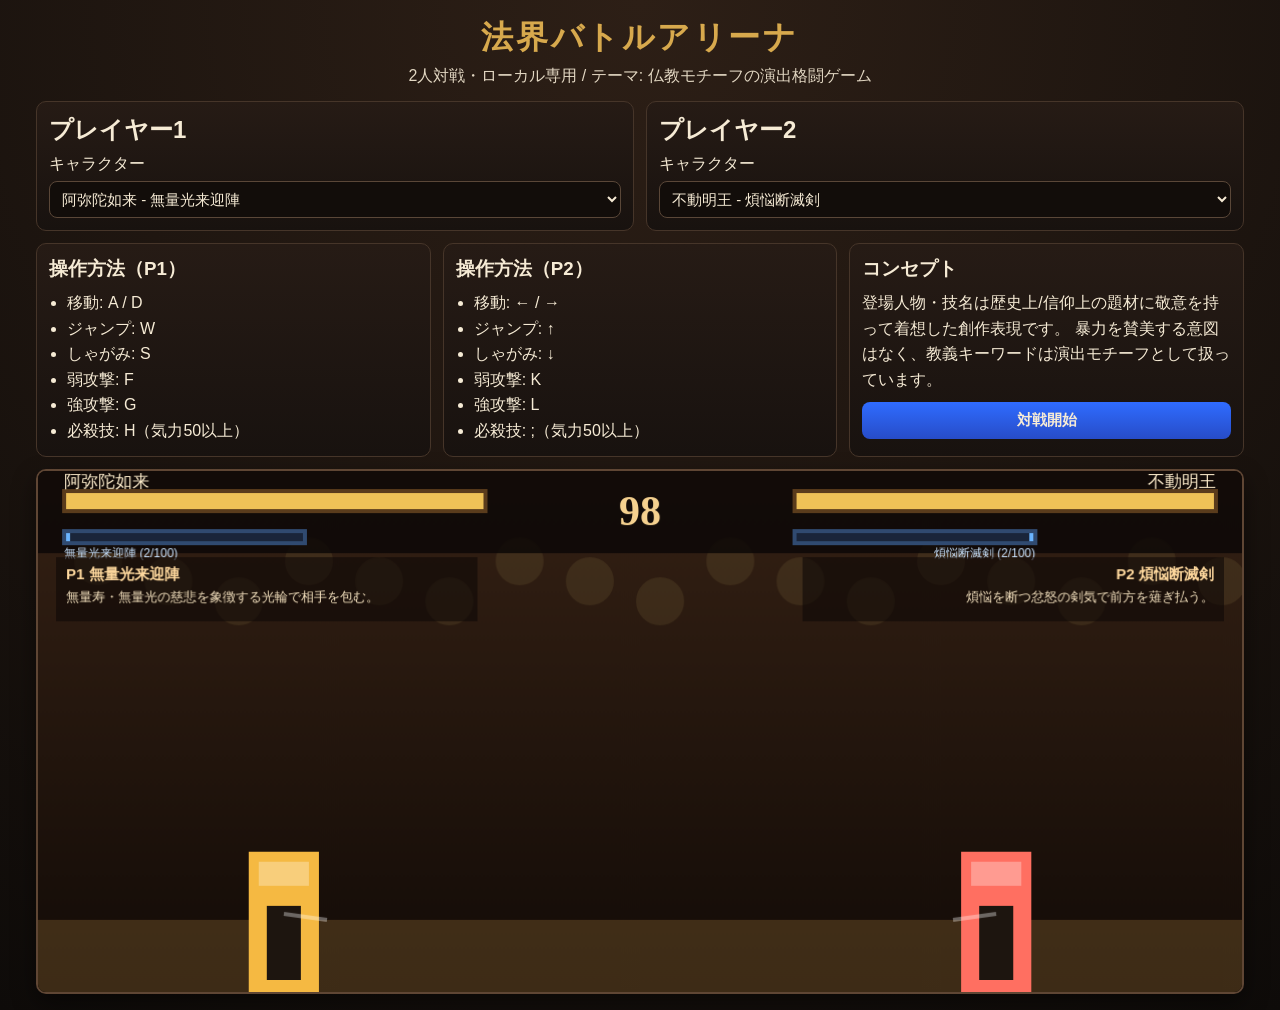
==== index.html @ 519edd53 "Add playable 2-player Buddhist-themed fighting game prototype" ====
<!doctype html>
<html lang="ja">
  <head>
    <meta charset="UTF-8" />
    <meta name="viewport" content="width=device-width, initial-scale=1.0" />
    <title>法界バトルアリーナ</title>
    <link rel="stylesheet" href="style.css" />
  </head>
  <body>
    <main class="layout">
      <header>
        <h1>法界バトルアリーナ</h1>
        <p class="sub">2人対戦・ローカル専用 / テーマ: 仏教モチーフの演出格闘ゲーム</p>
      </header>

      <section class="select-row">
        <div class="player-select">
          <h2>プレイヤー1</h2>
          <label for="p1-character">キャラクター</label>
          <select id="p1-character"></select>
        </div>
        <div class="player-select">
          <h2>プレイヤー2</h2>
          <label for="p2-character">キャラクター</label>
          <select id="p2-character"></select>
        </div>
      </section>

      <section class="info-grid">
        <article class="panel">
          <h3>操作方法（P1）</h3>
          <ul>
            <li>移動: A / D</li>
            <li>ジャンプ: W</li>
            <li>しゃがみ: S</li>
            <li>弱攻撃: F</li>
            <li>強攻撃: G</li>
            <li>必殺技: H（気力50以上）</li>
          </ul>
        </article>

        <article class="panel">
          <h3>操作方法（P2）</h3>
          <ul>
            <li>移動: ← / →</li>
            <li>ジャンプ: ↑</li>
            <li>しゃがみ: ↓</li>
            <li>弱攻撃: K</li>
            <li>強攻撃: L</li>
            <li>必殺技: ;（気力50以上）</li>
          </ul>
        </article>

        <article class="panel note">
          <h3>コンセプト</h3>
          <p>
            登場人物・技名は歴史上/信仰上の題材に敬意を持って着想した創作表現です。
            暴力を賛美する意図はなく、教義キーワードは演出モチーフとして扱っています。
          </p>
          <button id="start-btn">対戦開始</button>
        </article>
      </section>

      <section class="arena-wrap">
        <canvas id="arena" width="1200" height="520"></canvas>
      </section>
    </main>

    <script src="game.js"></script>
  </body>
</html>
---- style.css ----
:root {
  --bg: #0e0b09;
  --panel: #18120f;
  --gold: #d7a94d;
  --ink: #f6ebd5;
  --accent: #8ec5ff;
  --danger: #ff6f61;
}

* {
  box-sizing: border-box;
}

body {
  margin: 0;
  font-family: "Hiragino Kaku Gothic ProN", "Yu Gothic", sans-serif;
  color: var(--ink);
  background: radial-gradient(circle at top, #2d1f16, var(--bg));
}

.layout {
  max-width: 1240px;
  margin: 0 auto;
  padding: 16px;
}

h1,
h2,
h3,
p {
  margin: 0;
}

header {
  text-align: center;
  margin-bottom: 14px;
}

h1 {
  color: var(--gold);
  letter-spacing: 0.08em;
  font-size: 2rem;
}

.sub {
  margin-top: 6px;
  opacity: 0.9;
}

.select-row,
.info-grid {
  display: grid;
  grid-template-columns: repeat(2, 1fr);
  gap: 12px;
  margin-bottom: 12px;
}

.info-grid {
  grid-template-columns: repeat(3, 1fr);
}

.player-select,
.panel {
  background: linear-gradient(180deg, #261b15, var(--panel));
  border: 1px solid #463529;
  border-radius: 10px;
  padding: 12px;
}

label {
  display: block;
  margin: 8px 0 6px;
}

select,
button {
  width: 100%;
  border-radius: 8px;
  border: 1px solid #5a4738;
  background: #120d0a;
  color: var(--ink);
  padding: 8px;
  font-size: 0.95rem;
}

button {
  margin-top: 10px;
  background: linear-gradient(180deg, #2f6cff, #274cc8);
  border: none;
  cursor: pointer;
  font-weight: 700;
}

button:hover {
  filter: brightness(1.05);
}

.panel ul {
  margin: 8px 0 0;
  padding-left: 18px;
  line-height: 1.6;
}

.note p {
  margin-top: 8px;
  line-height: 1.6;
}

.arena-wrap {
  border: 2px solid #5f4634;
  border-radius: 10px;
  overflow: hidden;
  box-shadow: 0 10px 24px rgba(0, 0, 0, 0.45);
}

#arena {
  width: 100%;
  height: auto;
  display: block;
  background: #1c140f;
}

@media (max-width: 980px) {
  .info-grid,
  .select-row {
    grid-template-columns: 1fr;
  }
}
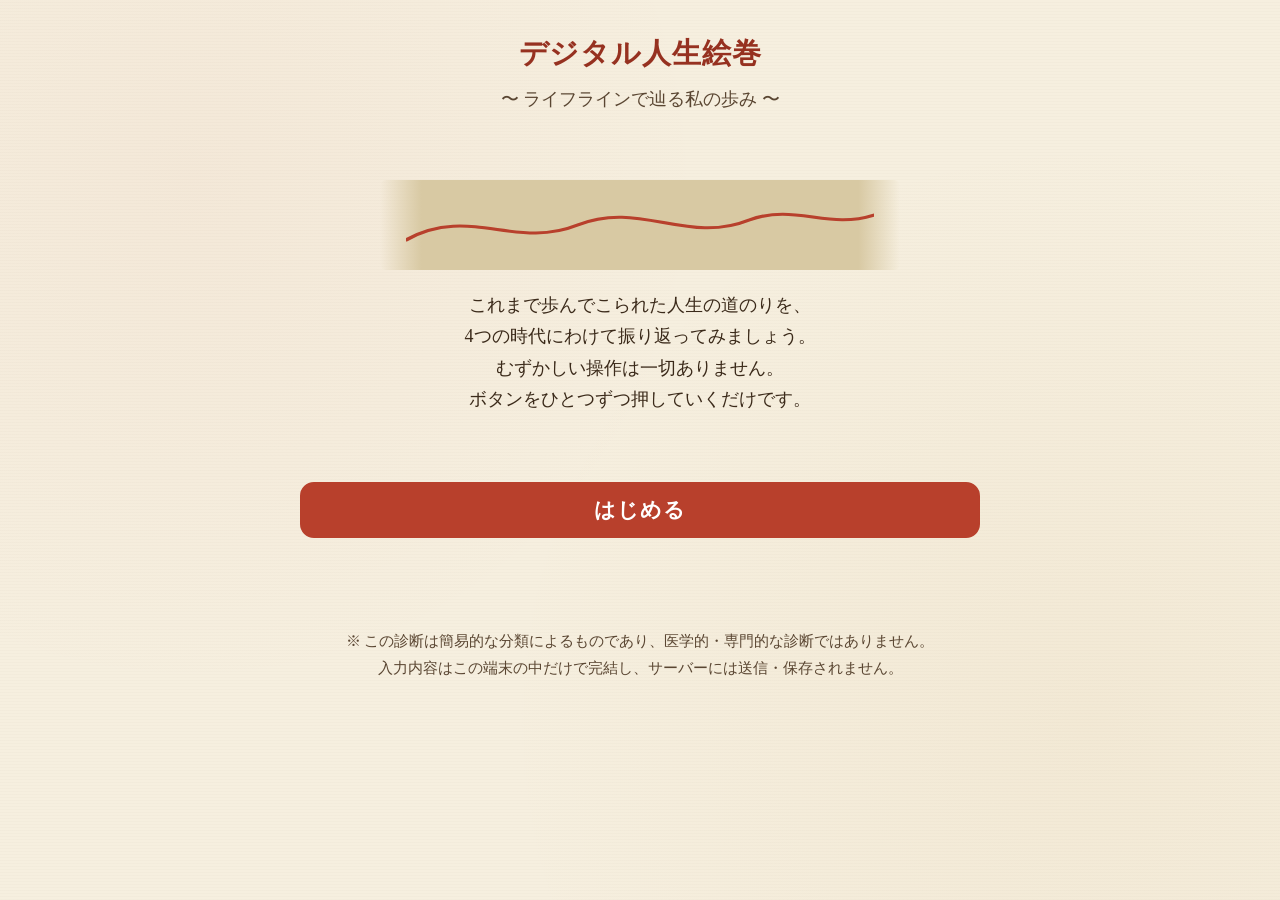
==== commit f2ecd86c: "シニア向けライフライン振り返りアプリ「デジタル人生絵巻」を追加 4つの時代を5段階で選ぶだけの静的Webアプリ。AIを使わず、ライフラインの 形をルールベースで5パターンに分類し、心理学(エリクソン)" ====
--- a/index.html
+++ b/index.html
@@ -1,71 +1,625 @@
-<!doctype html>
+<!DOCTYPE html>
 <html lang="ja">
-  <head>
-    <meta charset="UTF-8" />
-    <meta name="viewport" content="width=device-width, initial-scale=1.0" />
-    <title>法界バトルアリーナ</title>
-    <link rel="stylesheet" href="style.css" />
-  </head>
-  <body>
-    <main class="layout">
-      <header>
-        <h1>法界バトルアリーナ</h1>
-        <p class="sub">2人対戦・ローカル専用 / テーマ: 仏教モチーフの演出格闘ゲーム</p>
-      </header>
-
-      <section class="select-row">
-        <div class="player-select">
-          <h2>プレイヤー1</h2>
-          <label for="p1-character">キャラクター</label>
-          <select id="p1-character"></select>
-        </div>
-        <div class="player-select">
-          <h2>プレイヤー2</h2>
-          <label for="p2-character">キャラクター</label>
-          <select id="p2-character"></select>
-        </div>
-      </section>
-
-      <section class="info-grid">
-        <article class="panel">
-          <h3>操作方法（P1）</h3>
-          <ul>
-            <li>移動: A / D</li>
-            <li>ジャンプ: W</li>
-            <li>しゃがみ: S</li>
-            <li>弱攻撃: F</li>
-            <li>強攻撃: G</li>
-            <li>必殺技: H（気力50以上）</li>
-          </ul>
-        </article>
-
-        <article class="panel">
-          <h3>操作方法（P2）</h3>
-          <ul>
-            <li>移動: ← / →</li>
-            <li>ジャンプ: ↑</li>
-            <li>しゃがみ: ↓</li>
-            <li>弱攻撃: K</li>
-            <li>強攻撃: L</li>
-            <li>必殺技: ;（気力50以上）</li>
-          </ul>
-        </article>
-
-        <article class="panel note">
-          <h3>コンセプト</h3>
-          <p>
-            登場人物・技名は歴史上/信仰上の題材に敬意を持って着想した創作表現です。
-            暴力を賛美する意図はなく、教義キーワードは演出モチーフとして扱っています。
-          </p>
-          <button id="start-btn">対戦開始</button>
-        </article>
-      </section>
-
-      <section class="arena-wrap">
-        <canvas id="arena" width="1200" height="520"></canvas>
-      </section>
-    </main>
-
-    <script src="game.js"></script>
-  </body>
+<head>
+<meta charset="UTF-8">
+<meta name="viewport" content="width=device-width, initial-scale=1.0, maximum-scale=5.0">
+<title>デジタル人生絵巻 〜ライフラインで辿る私の歩み〜</title>
+<style>
+  :root{
+    --washi: #f6efdf;
+    --washi-deep: #efe4ca;
+    --ink: #3b2a1a;
+    --ink-soft: #5a4632;
+    --vermillion: #b8402c;
+    --vermillion-dark: #963120;
+    --gold: #b8862f;
+    --line: #d8c9a3;
+    --green: #4f6b4a;
+  }
+  * { box-sizing: border-box; }
+  html, body {
+    margin: 0;
+    padding: 0;
+    background: var(--washi);
+    color: var(--ink);
+    font-family: "Hiragino Mincho ProN", "Yu Mincho", "游明朝", "Noto Serif JP", serif;
+    font-size: 18px;
+    line-height: 1.75;
+  }
+  body {
+    background-image:
+      radial-gradient(circle at 15% 20%, rgba(184,64,44,0.04) 0, transparent 40%),
+      radial-gradient(circle at 85% 80%, rgba(184,134,47,0.06) 0, transparent 45%),
+      repeating-linear-gradient(0deg, rgba(90,70,50,0.02) 0px, rgba(90,70,50,0.02) 1px, transparent 1px, transparent 3px);
+    min-height: 100vh;
+  }
+  .screen { display: none; max-width: 720px; margin: 0 auto; padding: 24px 20px 60px; }
+  .screen.active { display: block; }
+
+  header.app-header {
+    text-align: center;
+    padding: 28px 16px 10px;
+  }
+  header.app-header h1 {
+    font-size: 1.6rem;
+    margin: 0 0 6px;
+    color: var(--vermillion-dark);
+    letter-spacing: 0.03em;
+  }
+  header.app-header p.sub {
+    margin: 0;
+    color: var(--ink-soft);
+    font-size: 1rem;
+  }
+
+  .card {
+    background: rgba(255,253,246,0.75);
+    border: 1px solid var(--line);
+    border-radius: 18px;
+    padding: 24px 22px;
+    margin: 18px 0;
+    box-shadow: 0 2px 10px rgba(90,70,50,0.08);
+  }
+
+  .btn {
+    display: inline-flex;
+    align-items: center;
+    justify-content: center;
+    min-height: 56px;
+    padding: 12px 28px;
+    font-size: 1.15rem;
+    font-family: inherit;
+    border-radius: 14px;
+    border: 2px solid var(--vermillion);
+    background: var(--vermillion);
+    color: #fff;
+    cursor: pointer;
+    font-weight: bold;
+    letter-spacing: 0.05em;
+    transition: transform 0.08s ease, background 0.15s ease;
+    width: 100%;
+  }
+  .btn:hover { background: var(--vermillion-dark); }
+  .btn:active { transform: scale(0.98); }
+  .btn.secondary {
+    background: transparent;
+    color: var(--vermillion-dark);
+  }
+  .btn.secondary:hover { background: rgba(184,64,44,0.08); }
+  .btn.gold {
+    background: var(--gold);
+    border-color: var(--gold);
+  }
+  .btn.gold:hover { background: #9c711f; }
+  .btn-row { display: flex; gap: 12px; flex-wrap: wrap; margin-top: 18px; }
+  .btn-row .btn { flex: 1 1 200px; }
+
+  .top-hero {
+    text-align: center;
+    padding: 10px 0 30px;
+  }
+  .top-hero .emaki-strip {
+    height: 90px;
+    margin: 20px auto;
+    max-width: 520px;
+    background: linear-gradient(90deg, transparent 0%, var(--line) 8%, var(--line) 92%, transparent 100%);
+    border-radius: 6px;
+    position: relative;
+    display: flex;
+    align-items: center;
+    justify-content: center;
+  }
+  .top-hero .emaki-strip svg { width: 90%; height: 60px; }
+
+  .stage-title {
+    font-size: 1.25rem;
+    font-weight: bold;
+    color: var(--vermillion-dark);
+    margin: 0 0 4px;
+  }
+  .stage-sub { color: var(--ink-soft); font-size: 0.95rem; margin: 0 0 14px; }
+
+  .mood-grid {
+    display: grid;
+    grid-template-columns: repeat(5, 1fr);
+    gap: 8px;
+  }
+  @media (max-width: 480px) {
+    .mood-grid { grid-template-columns: repeat(5, 1fr); gap: 6px; }
+    .mood-btn { font-size: 1.6rem !important; padding: 8px 2px !important; }
+    .mood-btn .mood-label { font-size: 0.65rem !important; }
+  }
+  .mood-btn {
+    display: flex;
+    flex-direction: column;
+    align-items: center;
+    gap: 4px;
+    padding: 12px 4px;
+    min-height: 78px;
+    border-radius: 14px;
+    border: 2px solid var(--line);
+    background: #fffdf6;
+    cursor: pointer;
+    font-size: 2rem;
+    color: var(--ink);
+    font-family: inherit;
+  }
+  .mood-btn .mood-label {
+    font-size: 0.78rem;
+    line-height: 1.2;
+    font-weight: bold;
+  }
+  .mood-btn.selected {
+    border-color: var(--vermillion);
+    background: rgba(184,64,44,0.10);
+    box-shadow: 0 0 0 3px rgba(184,64,44,0.15);
+  }
+
+  .memo-box { margin-top: 22px; }
+  .memo-box label {
+    display: block;
+    font-weight: bold;
+    margin-bottom: 8px;
+    color: var(--ink-soft);
+  }
+  .memo-box input[type=text] {
+    width: 100%;
+    font-size: 1.1rem;
+    font-family: inherit;
+    padding: 14px;
+    border-radius: 10px;
+    border: 2px solid var(--line);
+    background: #fffdf6;
+    color: var(--ink);
+  }
+
+  .preview-wrap { text-align: center; margin: 10px 0; }
+  canvas#preview-canvas, canvas#result-canvas {
+    max-width: 100%;
+    border-radius: 16px;
+    background: var(--washi-deep);
+    border: 1px solid var(--line);
+  }
+
+  .progress-hint {
+    text-align: center;
+    color: var(--ink-soft);
+    font-size: 0.95rem;
+    margin-bottom: 6px;
+  }
+
+  .result-title {
+    text-align: center;
+    font-size: 1.5rem;
+    color: var(--vermillion-dark);
+    margin: 4px 0 2px;
+  }
+  .result-subtitle {
+    text-align: center;
+    color: var(--ink-soft);
+    margin: 0 0 18px;
+    font-size: 1.05rem;
+  }
+  .msg-block {
+    margin: 14px 0;
+    padding-left: 14px;
+    border-left: 4px solid var(--gold);
+  }
+  .msg-block h3 {
+    margin: 0 0 6px;
+    font-size: 1.1rem;
+    color: var(--ink);
+  }
+  .msg-block p { margin: 0; color: var(--ink-soft); }
+
+  .voice-message {
+    background: #fffdf6;
+    border: 2px dashed var(--vermillion);
+    border-radius: 14px;
+    padding: 18px 20px;
+    margin: 20px 0;
+    text-align: center;
+    font-size: 1.15rem;
+    font-weight: bold;
+    color: var(--vermillion-dark);
+  }
+
+  .temple-card {
+    background: linear-gradient(135deg, rgba(184,134,47,0.12), rgba(184,64,44,0.06));
+    border: 1px solid var(--gold);
+    border-radius: 18px;
+    padding: 22px;
+    margin: 24px 0;
+    text-align: center;
+  }
+  .temple-card h3 {
+    margin: 0 0 10px;
+    color: var(--vermillion-dark);
+    font-size: 1.2rem;
+  }
+  .temple-card p { margin: 0; color: var(--ink-soft); }
+
+  footer.app-footer {
+    text-align: center;
+    color: var(--ink-soft);
+    font-size: 0.85rem;
+    padding: 30px 20px 10px;
+  }
+
+  @media print {
+    header.app-header, .btn-row, .no-print { display: none !important; }
+    body { background: #fff; }
+    .card { box-shadow: none; border: 1px solid #ccc; }
+  }
+</style>
+</head>
+<body>
+
+<header class="app-header">
+  <h1>デジタル人生絵巻</h1>
+  <p class="sub">〜 ライフラインで辿る私の歩み 〜</p>
+</header>
+
+<!-- 画面1: トップ -->
+<section id="screen-top" class="screen active">
+  <div class="top-hero">
+    <div class="emaki-strip">
+      <svg viewBox="0 0 300 60" preserveAspectRatio="none">
+        <path d="M0,45 C40,10 70,55 110,30 C150,5 180,50 220,25 C250,8 270,35 300,20"
+              fill="none" stroke="#b8402c" stroke-width="3" stroke-linecap="round"/>
+      </svg>
+    </div>
+    <p>
+      これまで歩んでこられた人生の道のりを、<br>
+      4つの時代にわけて振り返ってみましょう。<br>
+      むずかしい操作は一切ありません。<br>
+      ボタンをひとつずつ押していくだけです。
+    </p>
+  </div>
+  <div class="btn-row">
+    <button class="btn" onclick="goToInput()">はじめる</button>
+  </div>
+</section>
+
+<!-- 画面2: 入力 -->
+<section id="screen-input" class="screen">
+  <p class="progress-hint">それぞれの時代を振り返り、あてはまるものを選んでください</p>
+
+  <div class="preview-wrap">
+    <canvas id="preview-canvas" width="640" height="220"></canvas>
+  </div>
+
+  <div id="stage-cards"></div>
+
+  <div class="memo-box card">
+    <label for="memo-input">✏️ 一番印象に残っている出来事は？（例：就職、結婚、孫の誕生など／省略できます）</label>
+    <input type="text" id="memo-input" placeholder="ここに入力してください（音声入力もできます）">
+  </div>
+
+  <div class="btn-row">
+    <button class="btn secondary" onclick="goToTop()">もどる</button>
+    <button class="btn" onclick="goToResult()">この道のりで診断する</button>
+  </div>
+</section>
+
+<!-- 画面3: 結果 -->
+<section id="screen-result" class="screen">
+  <h2 class="result-title" id="result-type-title">診断結果</h2>
+  <p class="result-subtitle" id="result-type-name"></p>
+
+  <div class="preview-wrap">
+    <canvas id="result-canvas" width="640" height="260"></canvas>
+  </div>
+
+  <div class="card">
+    <div class="msg-block">
+      <h3>📖 あなたの道のり</h3>
+      <p id="msg-feature"></p>
+    </div>
+    <div class="msg-block">
+      <h3>🧠 心理学からのメッセージ</h3>
+      <p id="msg-psychology"></p>
+    </div>
+    <div class="msg-block">
+      <h3>🙏 仏教・ビハーラからのメッセージ</h3>
+      <p id="msg-buddhism"></p>
+    </div>
+  </div>
+
+  <div class="voice-message" id="msg-voice"></div>
+
+  <div class="temple-card">
+    <h3>お寺の縁側へのお誘い</h3>
+    <p>
+      人生の荷物をふっと下ろしたくなったら、<br>
+      いつでもお寺の縁側へお立ち寄りください。<br>
+      お茶を一杯、ご一緒にいかがですか。
+    </p>
+  </div>
+
+  <div class="btn-row no-print">
+    <button class="btn gold" onclick="saveImage()">絵巻を画像として保存</button>
+    <button class="btn secondary" onclick="window.print()">印刷する</button>
+  </div>
+  <div class="btn-row no-print">
+    <button class="btn secondary" onclick="goToTop()">もう一度はじめから</button>
+  </div>
+</section>
+
+<footer class="app-footer">
+  ※ この診断は簡易的な分類によるものであり、医学的・専門的な診断ではありません。<br>
+  入力内容はこの端末の中だけで完結し、サーバーには送信・保存されません。
+</footer>
+
+<script>
+(function(){
+
+  var STAGES = [
+    { key: 'a', title: '① こどもの頃', sub: '（〜10代）', question: 'あの頃はどんな日々でしたか？' },
+    { key: 'b', title: '② わかい頃', sub: '（20〜30代：仕事・結婚・子育てなど）', question: 'あの頃はどんな日々でしたか？' },
+    { key: 'c', title: '③ あぶらの乗った頃', sub: '（40〜50代：責任・人生の山場）', question: 'あの頃はどんな日々でしたか？' },
+    { key: 'd', title: '④ いま・これから', sub: '（60代以降）', question: '今はどんな日々ですか？' }
+  ];
+
+  var MOODS = [
+    { value: -2, emoji: '⛈️', label: 'とても\n大変だった' },
+    { value: -1, emoji: '☁️', label: '少し\n苦しかった' },
+    { value: 0,  emoji: '☀️', label: '平穏\nだった' },
+    { value: 1,  emoji: '🌤️', label: '充実して\nいた' },
+    { value: 2,  emoji: '🌈', label: '大変だったが\n輝いていた' }
+  ];
+
+  var scores = { a: null, b: null, c: null, d: null };
+
+  var PATTERNS = {
+    resilience: {
+      name: '① 大器晩成・波乱万丈型（山越え谷越えの道）',
+      feature: '若い頃や働き盛りの時期に大きな苦労がありましたが、そこを乗り越えて、今は穏やかで豊かな時期を迎えています。',
+      psychology: '前半の逆境体験が、しなやかな回復力（レジリエンス）と、人生を深く見る知恵を育てました。苦労の分だけ、人としての厚みが増しています。',
+      buddhism: '「泥中の蓮（でいちゅうのはす）」— 蓮の花は、泥の中からこそ美しく咲きます。あなたが経験した苦難という泥があったからこそ、今の大らかな心という花が咲いているのです。',
+      voice: 'あの時、本当によく頑張りましたね。その苦労は、今のあなたの豊かさになっています。'
+    },
+    steady: {
+      name: '② 誠実・着実前進型（穏やかな川の流れ）',
+      feature: '大きく荒れることなく、一定のペースを保ちながら、着実に人生を積み重ねてこられました。',
+      psychology: 'まじめに物事へ取り組む力（勤勉性）と、自分らしさ（自我同一性）を堅実に築き、周囲の人たちに安心感を与え続けてきた、安定の人生です。',
+      buddhism: '「日日是好日（にちにちこれこうじつ）」— 特別な出来事がなくとも、平穏無事に今日という日を積み重ねてこられたこと自体が、何より尊い功績です。',
+      voice: '静かに、けれど確かに歩んでこられましたね。その積み重ねこそが、何よりの宝物です。'
+    },
+    memory: {
+      name: '③ 青春満開・追憶型（若き日の輝き道）',
+      feature: '若い頃から働き盛りの時期にかけて充実の日々を過ごし、今は少し落ち着いた、静かな時期を迎えています。',
+      psychology: 'それは、かつて仕事や家族のために力を出し切って生きてきた証です。今感じている寂しさは、これまでの人生をひとつにまとめていく「統合」への入り口です。',
+      buddhism: '「諸行無常（しょぎょうむじょう）」— すべての景色は移りゆくもの。それを静かに受け容れ、今は「何もしない自分」を許してあげる、休息（ビハーラ）の時なのかもしれません。',
+      voice: 'たくさんのことをやり遂げてきましたね。今は、ゆっくり休んでいい時です。'
+    },
+    endurance: {
+      name: '④ 苦闘耐乏・慈愛型（風雪に耐えた道）',
+      feature: '長い間、苦労が続く日々でしたが、それでも歩みを止めることなく、今日まで踏ん張ってこられました。',
+      psychology: '厳しい環境を耐え抜き、今日まで命をつないでこられたことは、驚くべき強さの証です。その強さは、静かに人を思いやる力にもなっています。',
+      buddhism: '「おかげさま・大慈悲（だいじひ）」— もう、重い荷物を下ろしてもいいのです。弱音を吐いて、それをそのまま受け止めてもらえる場所が、ちゃんとあります。',
+      voice: 'よくぞここまで、一人で頑張ってこられました。もう、肩の荷を下ろしていいのですよ。'
+    },
+    colorful: {
+      name: '⑤ 多彩な人生行路型（彩り豊かな道）',
+      feature: '山あり谷ありの、変化に富んだ道のりでした。それはまさに、あなたらしい歩みの証です。',
+      psychology: 'さまざまな出来事のたびに、その都度しなやかに形を変えて適応してこられました。ひとつの型にはまらない、あなただけの人生の物語です。',
+      buddhism: '「一期一会（いちごいちえ）」— その時々に出会った出来事や人との縁のひとつひとつが、かけがえのない人生の彩りとなっています。',
+      voice: '色々なことがありましたね。その一つひとつが、あなたらしい人生をつくっています。'
+    }
+  };
+
+  function classify(s){
+    var a = s.a, b = s.b, c = s.c, d = s.d;
+    var all = [a,b,c,d];
+    var max = Math.max.apply(null, all);
+    var min = Math.min.apply(null, all);
+    var range = max - min;
+    var avg = (a+b+c+d) / 4;
+    var dip = Math.min(b, c);
+    var riseAfterDip = d - dip;
+    var pastPeak = Math.max(a, b, c);
+    var dropNow = pastPeak - d;
+
+    if (avg <= -1) {
+      return PATTERNS.endurance;
+    }
+    if (dip <= -1 && riseAfterDip >= 2) {
+      return PATTERNS.resilience;
+    }
+    if (range <= 1) {
+      return PATTERNS.steady;
+    }
+    if (pastPeak >= 1 && dropNow >= 2) {
+      return PATTERNS.memory;
+    }
+    return PATTERNS.colorful;
+  }
+
+  // ---- 画面制御 ----
+  function showScreen(id){
+    document.querySelectorAll('.screen').forEach(function(el){ el.classList.remove('active'); });
+    document.getElementById(id).classList.add('active');
+    window.scrollTo(0,0);
+  }
+  window.goToTop = function(){
+    scores = { a: null, b: null, c: null, d: null };
+    document.getElementById('memo-input').value = '';
+    buildStageCards();
+    showScreen('screen-top');
+  };
+  window.goToInput = function(){
+    showScreen('screen-input');
+    drawPreview();
+  };
+  window.goToResult = function(){
+    var filled = STAGES.every(function(st){ return scores[st.key] !== null; });
+    if (!filled) {
+      alert('4つの時代すべてで、あてはまるものをひとつずつ選んでください。');
+      return;
+    }
+    renderResult();
+    showScreen('screen-result');
+  };
+
+  // ---- 入力カード生成 ----
+  function buildStageCards(){
+    var container = document.getElementById('stage-cards');
+    container.innerHTML = '';
+    STAGES.forEach(function(stage){
+      var card = document.createElement('div');
+      card.className = 'card';
+
+      var title = document.createElement('p');
+      title.className = 'stage-title';
+      title.textContent = stage.title + ' ' + stage.sub;
+      card.appendChild(title);
+
+      var sub = document.createElement('p');
+      sub.className = 'stage-sub';
+      sub.textContent = stage.question;
+      card.appendChild(sub);
+
+      var grid = document.createElement('div');
+      grid.className = 'mood-grid';
+      MOODS.forEach(function(mood){
+        var btn = document.createElement('button');
+        btn.type = 'button';
+        btn.className = 'mood-btn';
+        btn.setAttribute('aria-label', mood.label.replace('\n','') + ' を選択');
+        btn.innerHTML = '<span>' + mood.emoji + '</span><span class="mood-label">' + mood.label.replace('\n','<br>') + '</span>';
+        btn.addEventListener('click', function(){
+          scores[stage.key] = mood.value;
+          Array.prototype.forEach.call(grid.children, function(b){ b.classList.remove('selected'); });
+          btn.classList.add('selected');
+          drawPreview();
+        });
+        grid.appendChild(btn);
+      });
+      card.appendChild(grid);
+      container.appendChild(card);
+    });
+  }
+
+  // ---- 折れ線（絵巻風の滑らかな曲線）描画 ----
+  function drawLifeline(canvas, s, opts){
+    opts = opts || {};
+    var ctx = canvas.getContext('2d');
+    var w = canvas.width, h = canvas.height;
+    ctx.clearRect(0,0,w,h);
+
+    // 和紙背景
+    var grad = ctx.createLinearGradient(0,0,0,h);
+    grad.addColorStop(0, '#f4ecd8');
+    grad.addColorStop(1, '#ecdfc2');
+    ctx.fillStyle = grad;
+    ctx.fillRect(0,0,w,h);
+
+    var padX = 50, padY = 30;
+    var plotW = w - padX*2, plotH = h - padY*2;
+
+    // 基準線（平穏ライン）
+    ctx.strokeStyle = 'rgba(90,70,50,0.25)';
+    ctx.lineWidth = 1;
+    ctx.beginPath();
+    ctx.moveTo(padX, padY + plotH/2);
+    ctx.lineTo(w - padX, padY + plotH/2);
+    ctx.stroke();
+
+    var labels = ['こども', 'わかい頃', 'あぶらの乗った頃', 'いま'];
+    var keys = ['a','b','c','d'];
+    var pts = [];
+    for (var i = 0; i < 4; i++){
+      var val = s[keys[i]];
+      val = (val === null || val === undefined) ? 0 : val;
+      var x = padX + (plotW * i / 3);
+      var y = padY + plotH/2 - (val/2) * (plotH/2);
+      pts.push({x:x, y:y, has: s[keys[i]] !== null && s[keys[i]] !== undefined});
+    }
+
+    // なめらかな曲線（キャットムル・ロム風のベジェ補間）
+    ctx.lineWidth = 5;
+    ctx.lineCap = 'round';
+    ctx.lineJoin = 'round';
+    ctx.strokeStyle = '#b8402c';
+    ctx.shadowColor = 'rgba(184,64,44,0.25)';
+    ctx.shadowBlur = 6;
+    ctx.beginPath();
+    ctx.moveTo(pts[0].x, pts[0].y);
+    for (var j = 0; j < pts.length - 1; j++){
+      var p0 = pts[j === 0 ? 0 : j-1];
+      var p1 = pts[j];
+      var p2 = pts[j+1];
+      var p3 = pts[j+2 < pts.length ? j+2 : j+1];
+      var cp1x = p1.x + (p2.x - p0.x) / 6;
+      var cp1y = p1.y + (p2.y - p0.y) / 6;
+      var cp2x = p2.x - (p3.x - p1.x) / 6;
+      var cp2y = p2.y - (p3.y - p1.y) / 6;
+      ctx.bezierCurveTo(cp1x, cp1y, cp2x, cp2y, p2.x, p2.y);
+    }
+    ctx.stroke();
+    ctx.shadowBlur = 0;
+
+    // 点とラベル
+    ctx.font = (opts.small ? '12px' : '14px') + ' "Hiragino Mincho ProN", serif';
+    ctx.fillStyle = '#3b2a1a';
+    ctx.textAlign = 'center';
+    pts.forEach(function(p, idx){
+      ctx.fillStyle = p.has ? '#b8862f' : 'rgba(184,134,47,0.35)';
+      ctx.beginPath();
+      ctx.arc(p.x, p.y, 7, 0, Math.PI*2);
+      ctx.fill();
+      ctx.fillStyle = '#3b2a1a';
+      ctx.fillText(labels[idx], p.x, h - 8);
+    });
+  }
+
+  function drawPreview(){
+    drawLifeline(document.getElementById('preview-canvas'), scores, {small:true});
+  }
+
+  function renderResult(){
+    var canvas = document.getElementById('result-canvas');
+    drawLifeline(canvas, scores, {});
+
+    var pattern = classify(scores);
+    document.getElementById('result-type-title').textContent = 'あなたの人生絵巻';
+    document.getElementById('result-type-name').textContent = pattern.name;
+    document.getElementById('msg-feature').textContent = pattern.feature;
+    document.getElementById('msg-psychology').textContent = pattern.psychology;
+    document.getElementById('msg-buddhism').textContent = pattern.buddhism;
+    document.getElementById('msg-voice').textContent = '「' + pattern.voice + '」';
+
+    var memo = document.getElementById('memo-input').value.trim();
+    if (memo) {
+      var memoP = document.createElement('p');
+      memoP.style.textAlign = 'center';
+      memoP.style.color = '#5a4632';
+      memoP.style.marginTop = '-6px';
+      memoP.textContent = '（心に残る出来事：' + memo + '）';
+      var wrap = canvas.parentElement;
+      var existing = wrap.querySelector('.memo-echo');
+      if (existing) existing.remove();
+      memoP.className = 'memo-echo';
+      wrap.appendChild(memoP);
+    } else {
+      var wrap2 = canvas.parentElement;
+      var ex2 = wrap2.querySelector('.memo-echo');
+      if (ex2) ex2.remove();
+    }
+  }
+
+  window.saveImage = function(){
+    var canvas = document.getElementById('result-canvas');
+    var link = document.createElement('a');
+    link.download = 'デジタル人生絵巻.png';
+    link.href = canvas.toDataURL('image/png');
+    link.click();
+  };
+
+  buildStageCards();
+})();
+</script>
+
+</body>
 </html>
